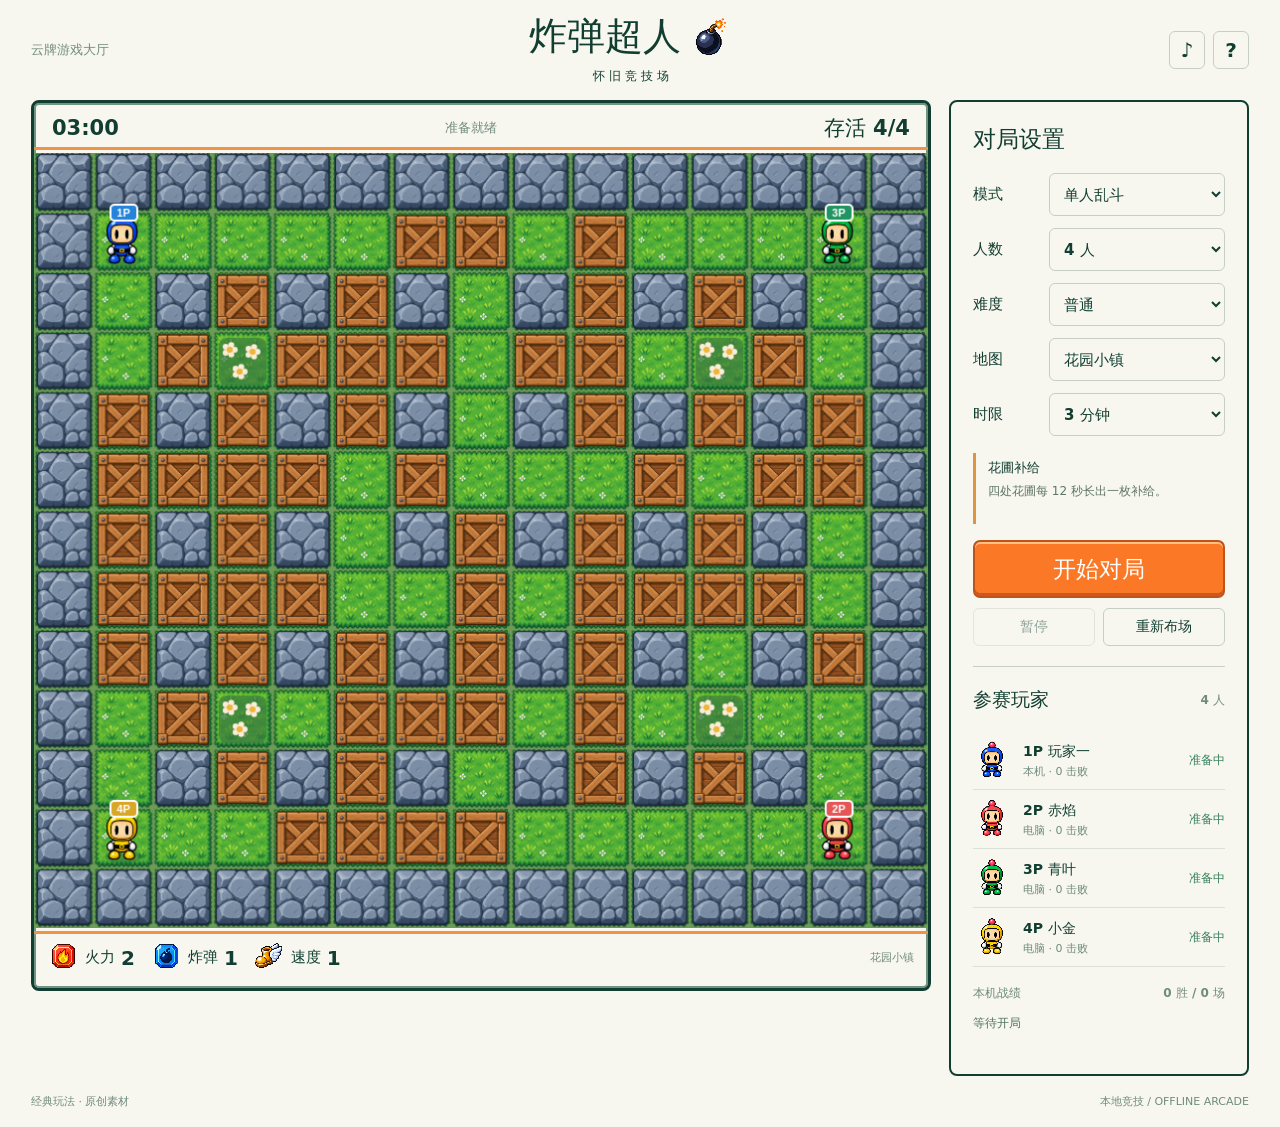
==== bomb-superman/index.html @ 91d5be49 "Add Bomb Superman arena game" ====
<!doctype html>
<html lang="zh-CN">
<head><meta charset="utf-8"><meta name="viewport" content="width=device-width,initial-scale=1,viewport-fit=cover"><meta name="theme-color" content="#164b3c"><title>炸弹超人 · 怀旧竞技场</title><link rel="stylesheet" href="style.css"></head>
<body>
<header class="masthead"><a class="back" href="../index.html">云牌游戏大厅</a><div><h1>炸弹超人<span class="bomb-mark" aria-hidden="true"></span></h1><p>怀 旧 竞 技 场</p></div><div class="tools"><button id="sound" class="icon" title="音效" aria-label="开启音效">♪</button><button id="help" class="icon" title="操作与道具" aria-label="操作与道具">?</button></div></header>
<main>
<section class="arena" aria-label="游戏竞技场">
<div class="hud"><strong id="timer">03:00</strong><span id="phase">准备就绪</span><strong id="alive">存活 4/4</strong></div>
<div class="field"><canvas id="game" width="900" height="780" tabindex="0" aria-label="炸弹超人游戏棋盘"></canvas><div id="overlay" class="overlay" hidden><div><p id="resultTag">本局结束</p><h2 id="resultTitle"></h2><p id="resultNote"></p><button id="again" class="primary">再来一局</button></div></div></div>
<div class="inventory"><span><i class="item-sprite fire"></i>火力 <b id="power">2</b></span><span><i class="item-sprite bomb"></i>炸弹 <b id="capacity">1</b></span><span><i class="item-sprite boot"></i>速度 <b id="speed">1</b></span><img id="punchBadge" class="skill-badge" src="assets/punch.svg" alt="拳击手套" title="拳击手套已获得" hidden><img id="gloveBadge" class="skill-badge" src="assets/glove.svg" alt="手持手套" title="手持手套已获得" hidden><small id="abilities">花园小镇</small></div>
<div class="touch-controls" aria-label="触屏控制"><div class="dpad"><button data-dir="up" aria-label="向上">▲</button><button data-dir="left" aria-label="向左">◀</button><button data-dir="down" aria-label="向下">▼</button><button data-dir="right" aria-label="向右">▶</button></div><div class="touch-actions"><button id="touchAction" aria-label="使用技能">技能</button><button id="touchBomb" aria-label="放置炸弹">放弹</button></div></div>
</section>
<aside><h2>对局设置</h2><fieldset id="settings"><label>模式<select id="mode"><option value="solo">单人乱斗</option><option value="duo">本地双人</option><option value="team">双人组队</option></select></label><label>人数<select id="count"><option value="4">4 人</option><option value="6">6 人</option><option value="8">8 人</option><option value="2">2 人</option></select></label><label>难度<select id="difficulty"><option value="easy">休闲</option><option value="normal" selected>普通</option><option value="hard">高手</option></select></label><label>地图<select id="map"><option value="garden">花园小镇</option><option value="ice">冰晶广场</option><option value="cross">十字街区</option></select></label><label>时限<select id="duration"><option value="120">2 分钟</option><option value="180" selected>3 分钟</option><option value="300">5 分钟</option></select></label></fieldset>
<div class="map-info"><strong id="mapTag">花圃补给</strong><p id="mapDescription">四处花圃每 12 秒长出一枚补给。</p></div>
<button id="start" class="primary">开始对局</button><div class="round-tools"><button id="pause" disabled>暂停</button><button id="reset">重新布场</button></div>
<h2 class="roster-heading">参赛玩家 <span id="rosterCount">4 人</span></h2><div id="roster"></div><div class="record"><span>本机战绩</span><strong id="record">0 胜 / 0 场</strong></div><p id="notice" role="status" aria-live="polite">等待开局</p>
</aside>
</main>
<footer><span>经典玩法 · 原创素材</span><span>本地竞技 / OFFLINE ARCADE</span></footer>
<dialog id="guide"><button id="closeHelp" class="close" aria-label="关闭">×</button><h2>操作与道具</h2><div class="guide-columns"><section><h3>键盘操作</h3><p>玩家一：方向键移动，Z / 空格放弹，A 使用技能。</p><p>玩家二：WASD 移动，F 放弹，G 使用技能。双人时玩家一用右 Shift 使用技能。</p><p>P / Esc 暂停。手机使用屏幕方向键和放弹键。</p><h3>对局规则</h3><p>炸弹两秒引爆，火焰向四个方向扩散。石墙挡火，木箱可炸开，炸弹会连锁引爆。火焰同样会伤到自己与队友。</p><p>拾取道具增强能力，最后存活的玩家或队伍获胜。倒计时结束后，外圈每五秒石化一层。淘汰后可观战。</p><p>设置仅在开局前生效。本地双人共用键盘，没有网络联机。</p></section><section><h3>道具图鉴</h3><dl><dt class="glove-guide"><i class="item-sprite fire" aria-hidden="true"></i><i class="item-sprite bomb" aria-hidden="true"></i><i class="item-sprite boot" aria-hidden="true"></i>火焰 / 炸弹 / 加速</dt><dd>增加爆炸半径、同时放弹数量、移动速度。</dd><dt class="glove-guide"><i class="item-sprite kick" aria-hidden="true"></i>脚踢</dt><dd>走向炸弹将其踢开，技能键可停止滚动。</dd><dt class="glove-guide"><img src="assets/super-fire.svg" alt="" width="32" height="32">超级火焰</dt><dd>火力覆盖整条直线，仍被障碍阻挡。</dd><dt class="glove-guide"><img src="assets/remote.svg" alt="" width="32" height="32">遥控</dt><dd>下一枚炸弹等待技能键引爆，可被火焰提前引爆。</dd><dt class="glove-guide"><img src="assets/glove.svg" alt="" width="32" height="32"><img src="assets/punch.svg" alt="" width="32" height="32">手持手套 / 拳击手套</dt><dd>再次按放弹键可抛出脚下自己的炸弹；技能键可击飞前方炸弹。跨越三格，遇障碍继续寻找落点。</dd><dt class="glove-guide"><img src="assets/line.svg" alt="" width="32" height="32">串弹</dt><dd>连续两次按放弹键，向前放出剩余炸弹。</dd><dt class="glove-guide"><img src="assets/skull.svg" alt="" width="32" height="32"><img src="assets/curse.svg" alt="" width="32" height="32">骷髅 / 超级骷髅</dt><dd>15 秒减速、弱火或禁弹；超级骷髅同时施加三种状态。</dd></dl></section></div></dialog>
<script src="vendor/rot.js"></script><script src="maps.js"></script><script src="game.js"></script><script src="app.js"></script>
</body></html>
---- bomb-superman/style.css ----
:root{color-scheme:light;--ink:#123e32;--paper:#f7f7ef;--line:#c6cfc5;--accent:#fb7926;--muted:#718b7e;font-family:"PingFang SC","Microsoft YaHei",system-ui,sans-serif;color:var(--ink);background:var(--paper);font-synthesis:none;letter-spacing:0}*{box-sizing:border-box}body{margin:0;padding:0 28px}button,select{font:inherit;color:inherit}button,a,select{-webkit-tap-highlight-color:transparent}button{cursor:pointer;touch-action:manipulation}button:focus-visible,a:focus-visible,select:focus-visible,canvas:focus-visible{outline:3px solid #ef9447;outline-offset:3px}button:disabled{opacity:.45;cursor:default}button{border:1px solid var(--line);border-radius:6px;background:transparent;font-size:14px;font-weight:700;min-height:38px}button:hover:not(:disabled){filter:brightness(.96)}.masthead{height:100px;max-width:1440px;margin:auto;display:flex;align-items:center;justify-content:space-between}.masthead>div:nth-child(2){text-align:center}.masthead h1{font-size:38px;line-height:1.1;margin:0;font-weight:950;display:flex;align-items:center;gap:8px}.masthead p{font-size:12px;margin:9px 0 0;font-weight:700}.back{font-size:13px;color:var(--muted);text-decoration:none}.tools{display:flex;gap:8px;width:96px;justify-content:flex-end}.icon{width:36px;font-size:20px}.bomb-mark{display:block;width:44px;height:44px;background:url(assets/sprites.png) 66.666% 33.333%/400% 400%;image-rendering:pixelated}main{max-width:1440px;margin:auto;display:grid;grid-template-columns:minmax(0,1fr) 300px;align-items:start;gap:18px}.arena{border:3px solid var(--ink);border-radius:8px;overflow:hidden;box-shadow:inset 0 0 0 2px #739384}.hud{height:50px;padding:0 18px;display:flex;align-items:center;justify-content:space-between}.hud strong{font-size:21px;font-variant-numeric:tabular-nums}.hud #phase{font-size:13px;color:var(--muted)}.field{position:relative;background:#689351;line-height:0}canvas{width:100%;height:auto;display:block;aspect-ratio:15/13;image-rendering:pixelated;touch-action:none;outline:none}.overlay{position:absolute;inset:0;display:grid;place-items:center;background:#102f26b3;line-height:1.5;text-align:center;backdrop-filter:blur(3px)}[hidden]{display:none!important}.overlay>div{padding:28px;max-width:90%;color:#fff}.overlay h2{font-size:38px;margin:8px 0}.overlay p{font-size:15px}.overlay .primary{min-width:190px;margin-top:18px}.inventory{min-height:60px;display:flex;align-items:center;padding:6px 14px;gap:20px}.inventory>span{display:flex;align-items:center;gap:6px;font-size:15px;white-space:nowrap}.inventory b{font-size:20px}.inventory small{margin-left:auto;font-size:11px;color:var(--muted);max-width:180px;line-height:1.6}.item-sprite{display:inline-block;width:31px;height:31px;background:url(assets/sprites.png);background-size:400% 400%;image-rendering:pixelated}.fire{background-position:0 100%}.bomb{background-position:33.333% 100%}.boot{background-position:66.666% 100%}aside{border:2px solid var(--ink);border-radius:8px;padding:22px}h2{font-size:23px;margin:0 0 18px}fieldset{border:0;padding:0;margin:0}fieldset label{display:flex;align-items:center;justify-content:space-between;font-size:15px;font-weight:700;gap:15px;margin-bottom:12px}select{width:176px;max-width:75%;height:43px;border:1px solid var(--line);border-radius:6px;background:transparent;padding:0 10px;font-size:15px;font-weight:650}.primary{width:100%;min-height:58px;background:var(--accent);border:2px solid #bd541b;box-shadow:inset 0 2px #ffc185,inset 0 -3px #cf571d;color:#fff;font-size:23px;font-weight:850;border-radius:7px}.round-tools{display:flex;gap:8px;margin:10px 0 20px}.round-tools button{flex:1}.roster-heading{border-top:1px solid var(--line);padding-top:20px;display:flex;justify-content:space-between;align-items:center;font-size:19px}.roster-heading span{font-size:12px;color:var(--muted)}.player-row{display:flex;align-items:center;gap:10px;padding:9px 0;border-bottom:1px solid #dbe1d7}.portrait{width:40px;height:40px;background:url(assets/sprites.png);background-size:400% 400%;image-rendering:pixelated}.player-row strong{font-size:14px}.player-row small{display:block;font-size:11px;color:var(--muted);margin-top:3px}.player-row .status{margin-left:auto;font-size:12px;color:#38805a}.player-row.out{opacity:.4}.record{display:flex;justify-content:space-between;font-size:12px;margin-top:18px;color:var(--muted)}#notice{font-size:12px;line-height:1.6;min-height:38px;color:#52735f;margin:12px 0 0}footer{max-width:1440px;margin:18px auto;display:flex;justify-content:space-between;font-size:11px;color:var(--muted)}dialog{border:2px solid var(--ink);border-radius:8px;background:var(--paper);color:var(--ink);max-width:760px;width:calc(100% - 30px);max-height:85vh;padding:28px}dialog::backdrop{background:#12372bcc;backdrop-filter:blur(4px)}.close{float:right;width:36px;font-size:24px}.guide-columns{display:grid;grid-template-columns:1fr 1fr;gap:30px}.guide-columns h3{font-size:16px}.guide-columns p,.guide-columns dd{font-size:13px;line-height:1.8;color:#536c60}.guide-columns dt{font-size:13px;font-weight:750;margin-top:13px}.guide-columns dd{margin:4px 0}.touch-controls{display:none}.dpad{display:grid;grid-template-columns:42px 42px 42px;grid-template-rows:36px 36px;gap:4px}.dpad button:first-child{grid-column:2}.dpad button:nth-child(2){grid-column:1}.dpad button{min-height:36px;touch-action:none;user-select:none}.touch-actions{display:flex;gap:10px;align-items:center}.touch-actions button{width:56px;height:56px;border-radius:50%;touch-action:none;user-select:none}.touch-actions button:last-child{background:var(--accent);color:white;border-color:#c36126} @media(min-width:1150px){main{grid-template-columns:minmax(0,900px) 300px;justify-content:center}.masthead,footer{max-width:1218px}}@media(max-width:850px){body{padding:0 14px}.masthead{height:84px}.masthead h1{font-size:30px}main{grid-template-columns:minmax(0,1fr) 250px;gap:12px}aside{padding:16px}select{width:145px}.inventory{gap:12px}.inventory small{display:none}.hud{padding:0 10px}.hud strong{font-size:17px}.hud #phase{font-size:11px}}@media(max-width:680px){body{padding:0 10px}.masthead{height:78px}.masthead h1{font-size:27px}.masthead p{font-size:10px;margin-top:5px}.back{font-size:11px;max-width:50px;line-height:1.5}.tools{width:70px;gap:5px}.icon{width:30px;min-height:32px}.bomb-mark{width:32px;height:32px}main{grid-template-columns:1fr;gap:15px}.arena{border-width:2px}.hud{height:40px}.inventory{min-height:48px;justify-content:space-around;padding:3px 8px}.inventory>span{font-size:13px}.inventory b{font-size:17px}.item-sprite{width:25px;height:25px}.touch-controls{display:flex;justify-content:space-between;padding:10px 18px;border-top:1px solid var(--line);gap:16px}aside{padding:18px}fieldset{display:grid;grid-template-columns:1fr 1fr;gap:10px 18px}fieldset label{margin:0;font-size:13px;gap:8px}select{height:39px;font-size:13px;width:120px}#start{margin-top:15px}#roster{display:grid;grid-template-columns:1fr 1fr;gap:0 14px}.roster-heading{margin-bottom:8px}.player-row{gap:6px}.player-row strong{font-size:12px}.portrait{width:34px;height:34px}.guide-columns{grid-template-columns:1fr;gap:5px}footer{font-size:9px}.overlay h2{font-size:28px}}@media(pointer:coarse) and (min-width:681px){.touch-controls{display:flex;justify-content:space-between;padding:12px 20px}}
/* Map rules and equipped hand-drawn gloves. */
.kick{background-position:100% 100%}
#game{image-rendering:auto}
.map-info{border-left:3px solid #df9442;padding:4px 0 4px 12px;margin:5px 0 16px}.map-info strong{font-size:13px}.map-info p{margin:5px 0 0;font-size:12px;line-height:1.6;color:#607667;min-height:38px}.skill-badge{width:30px;height:30px;object-fit:contain}.glove-guide{display:flex;align-items:center;gap:6px}canvas{image-rendering:auto}.inventory{flex-wrap:wrap;gap:10px 16px}@media(max-width:680px){.map-info{margin-top:16px}.skill-badge{width:25px;height:25px}.inventory{gap:6px 10px}.map-info p{min-height:0}}
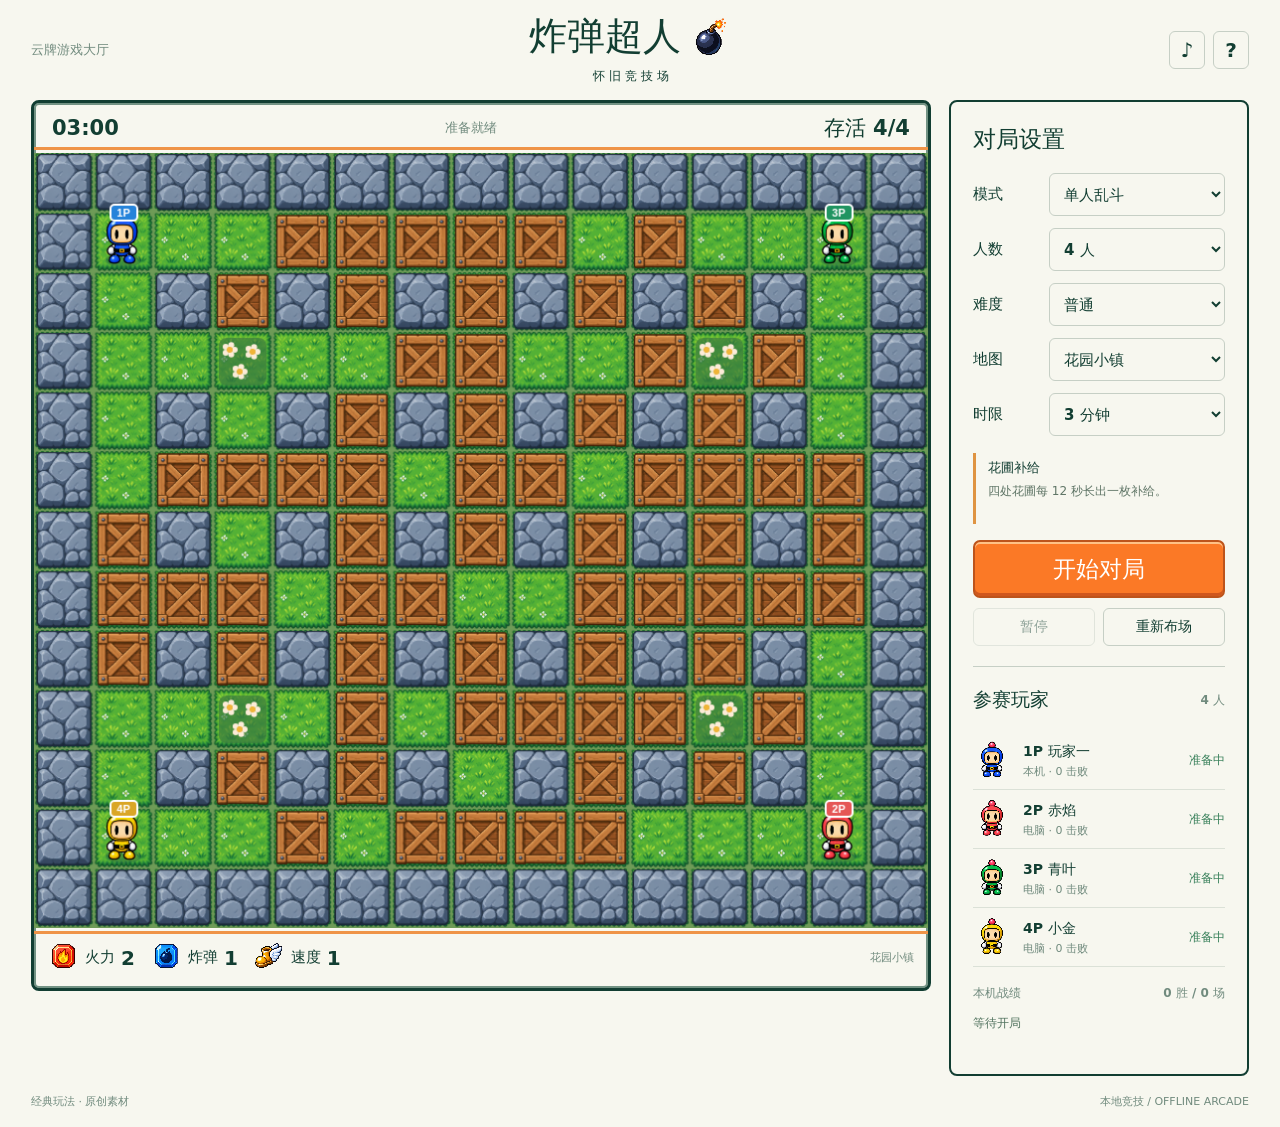
==== commit c9953c16: "Add one-minute mode and spiral petrification" ====
--- a/bomb-superman/index.html
+++ b/bomb-superman/index.html
@@ -10,13 +10,13 @@
 <div class="inventory"><span><i class="item-sprite fire"></i>火力 <b id="power">2</b></span><span><i class="item-sprite bomb"></i>炸弹 <b id="capacity">1</b></span><span><i class="item-sprite boot"></i>速度 <b id="speed">1</b></span><img id="punchBadge" class="skill-badge" src="assets/punch.svg" alt="拳击手套" title="拳击手套已获得" hidden><img id="gloveBadge" class="skill-badge" src="assets/glove.svg" alt="手持手套" title="手持手套已获得" hidden><small id="abilities">花园小镇</small></div>
 <div class="touch-controls" aria-label="触屏控制"><div class="dpad"><button data-dir="up" aria-label="向上">▲</button><button data-dir="left" aria-label="向左">◀</button><button data-dir="down" aria-label="向下">▼</button><button data-dir="right" aria-label="向右">▶</button></div><div class="touch-actions"><button id="touchAction" aria-label="使用技能">技能</button><button id="touchBomb" aria-label="放置炸弹">放弹</button></div></div>
 </section>
-<aside><h2>对局设置</h2><fieldset id="settings"><label>模式<select id="mode"><option value="solo">单人乱斗</option><option value="duo">本地双人</option><option value="team">双人组队</option></select></label><label>人数<select id="count"><option value="4">4 人</option><option value="6">6 人</option><option value="8">8 人</option><option value="2">2 人</option></select></label><label>难度<select id="difficulty"><option value="easy">休闲</option><option value="normal" selected>普通</option><option value="hard">高手</option></select></label><label>地图<select id="map"><option value="garden">花园小镇</option><option value="ice">冰晶广场</option><option value="cross">十字街区</option></select></label><label>时限<select id="duration"><option value="120">2 分钟</option><option value="180" selected>3 分钟</option><option value="300">5 分钟</option></select></label></fieldset>
+<aside><h2>对局设置</h2><fieldset id="settings"><label>模式<select id="mode"><option value="solo">单人乱斗</option><option value="duo">本地双人</option><option value="team">双人组队</option></select></label><label>人数<select id="count"><option value="4">4 人</option><option value="6">6 人</option><option value="8">8 人</option><option value="2">2 人</option></select></label><label>难度<select id="difficulty"><option value="easy">休闲</option><option value="normal" selected>普通</option><option value="hard">高手</option></select></label><label>地图<select id="map"><option value="garden">花园小镇</option><option value="ice">冰晶广场</option><option value="cross">十字街区</option></select></label><label>时限<select id="duration"><option value="60">1 分钟</option><option value="120">2 分钟</option><option value="180" selected>3 分钟</option><option value="300">5 分钟</option></select></label></fieldset>
 <div class="map-info"><strong id="mapTag">花圃补给</strong><p id="mapDescription">四处花圃每 12 秒长出一枚补给。</p></div>
 <button id="start" class="primary">开始对局</button><div class="round-tools"><button id="pause" disabled>暂停</button><button id="reset">重新布场</button></div>
 <h2 class="roster-heading">参赛玩家 <span id="rosterCount">4 人</span></h2><div id="roster"></div><div class="record"><span>本机战绩</span><strong id="record">0 胜 / 0 场</strong></div><p id="notice" role="status" aria-live="polite">等待开局</p>
 </aside>
 </main>
 <footer><span>经典玩法 · 原创素材</span><span>本地竞技 / OFFLINE ARCADE</span></footer>
-<dialog id="guide"><button id="closeHelp" class="close" aria-label="关闭">×</button><h2>操作与道具</h2><div class="guide-columns"><section><h3>键盘操作</h3><p>玩家一：方向键移动，Z / 空格放弹，A 使用技能。</p><p>玩家二：WASD 移动，F 放弹，G 使用技能。双人时玩家一用右 Shift 使用技能。</p><p>P / Esc 暂停。手机使用屏幕方向键和放弹键。</p><h3>对局规则</h3><p>炸弹两秒引爆，火焰向四个方向扩散。石墙挡火，木箱可炸开，炸弹会连锁引爆。火焰同样会伤到自己与队友。</p><p>拾取道具增强能力，最后存活的玩家或队伍获胜。倒计时结束后，外圈每五秒石化一层。淘汰后可观战。</p><p>设置仅在开局前生效。本地双人共用键盘，没有网络联机。</p></section><section><h3>道具图鉴</h3><dl><dt class="glove-guide"><i class="item-sprite fire" aria-hidden="true"></i><i class="item-sprite bomb" aria-hidden="true"></i><i class="item-sprite boot" aria-hidden="true"></i>火焰 / 炸弹 / 加速</dt><dd>增加爆炸半径、同时放弹数量、移动速度。</dd><dt class="glove-guide"><i class="item-sprite kick" aria-hidden="true"></i>脚踢</dt><dd>走向炸弹将其踢开，技能键可停止滚动。</dd><dt class="glove-guide"><img src="assets/super-fire.svg" alt="" width="32" height="32">超级火焰</dt><dd>火力覆盖整条直线，仍被障碍阻挡。</dd><dt class="glove-guide"><img src="assets/remote.svg" alt="" width="32" height="32">遥控</dt><dd>下一枚炸弹等待技能键引爆，可被火焰提前引爆。</dd><dt class="glove-guide"><img src="assets/glove.svg" alt="" width="32" height="32"><img src="assets/punch.svg" alt="" width="32" height="32">手持手套 / 拳击手套</dt><dd>再次按放弹键可抛出脚下自己的炸弹；技能键可击飞前方炸弹。跨越三格，遇障碍继续寻找落点。</dd><dt class="glove-guide"><img src="assets/line.svg" alt="" width="32" height="32">串弹</dt><dd>连续两次按放弹键，向前放出剩余炸弹。</dd><dt class="glove-guide"><img src="assets/skull.svg" alt="" width="32" height="32"><img src="assets/curse.svg" alt="" width="32" height="32">骷髅 / 超级骷髅</dt><dd>15 秒减速、弱火或禁弹；超级骷髅同时施加三种状态。</dd></dl></section></div></dialog>
+<dialog id="guide"><button id="closeHelp" class="close" aria-label="关闭">×</button><h2>操作与道具</h2><div class="guide-columns"><section><h3>键盘操作</h3><p>玩家一：方向键移动，Z / 空格放弹，A 使用技能。</p><p>玩家二：WASD 移动，F 放弹，G 使用技能。双人时玩家一用右 Shift 使用技能。</p><p>P / Esc 暂停。手机使用屏幕方向键和放弹键。</p><h3>对局规则</h3><p>炸弹两秒引爆，火焰向四个方向扩散。石墙挡火，木箱可炸开，炸弹会连锁引爆。火焰同样会伤到自己与队友。</p><p>拾取道具增强能力，最后存活的玩家或队伍获胜。倒计时结束后，石墙从外圈开始顺时针逐格向中心推进。淘汰后可观战。</p><p>设置仅在开局前生效。本地双人共用键盘，没有网络联机。</p></section><section><h3>道具图鉴</h3><dl><dt class="glove-guide"><i class="item-sprite fire" aria-hidden="true"></i><i class="item-sprite bomb" aria-hidden="true"></i><i class="item-sprite boot" aria-hidden="true"></i>火焰 / 炸弹 / 加速</dt><dd>增加爆炸半径、同时放弹数量、移动速度。</dd><dt class="glove-guide"><i class="item-sprite kick" aria-hidden="true"></i>脚踢</dt><dd>走向炸弹将其踢开，技能键可停止滚动。</dd><dt class="glove-guide"><img src="assets/super-fire.svg" alt="" width="32" height="32">超级火焰</dt><dd>火力覆盖整条直线，仍被障碍阻挡。</dd><dt class="glove-guide"><img src="assets/remote.svg" alt="" width="32" height="32">遥控</dt><dd>下一枚炸弹等待技能键引爆，可被火焰提前引爆。</dd><dt class="glove-guide"><img src="assets/glove.svg" alt="" width="32" height="32"><img src="assets/punch.svg" alt="" width="32" height="32">手持手套 / 拳击手套</dt><dd>再次按放弹键可抛出脚下自己的炸弹；技能键可击飞前方炸弹。跨越三格，遇障碍继续寻找落点。</dd><dt class="glove-guide"><img src="assets/line.svg" alt="" width="32" height="32">串弹</dt><dd>连续两次按放弹键，向前放出剩余炸弹。</dd><dt class="glove-guide"><img src="assets/skull.svg" alt="" width="32" height="32"><img src="assets/curse.svg" alt="" width="32" height="32">骷髅 / 超级骷髅</dt><dd>15 秒减速、弱火或禁弹；超级骷髅同时施加三种状态。</dd></dl></section></div></dialog>
 <script src="vendor/rot.js"></script><script src="maps.js"></script><script src="game.js"></script><script src="app.js"></script>
 </body></html>
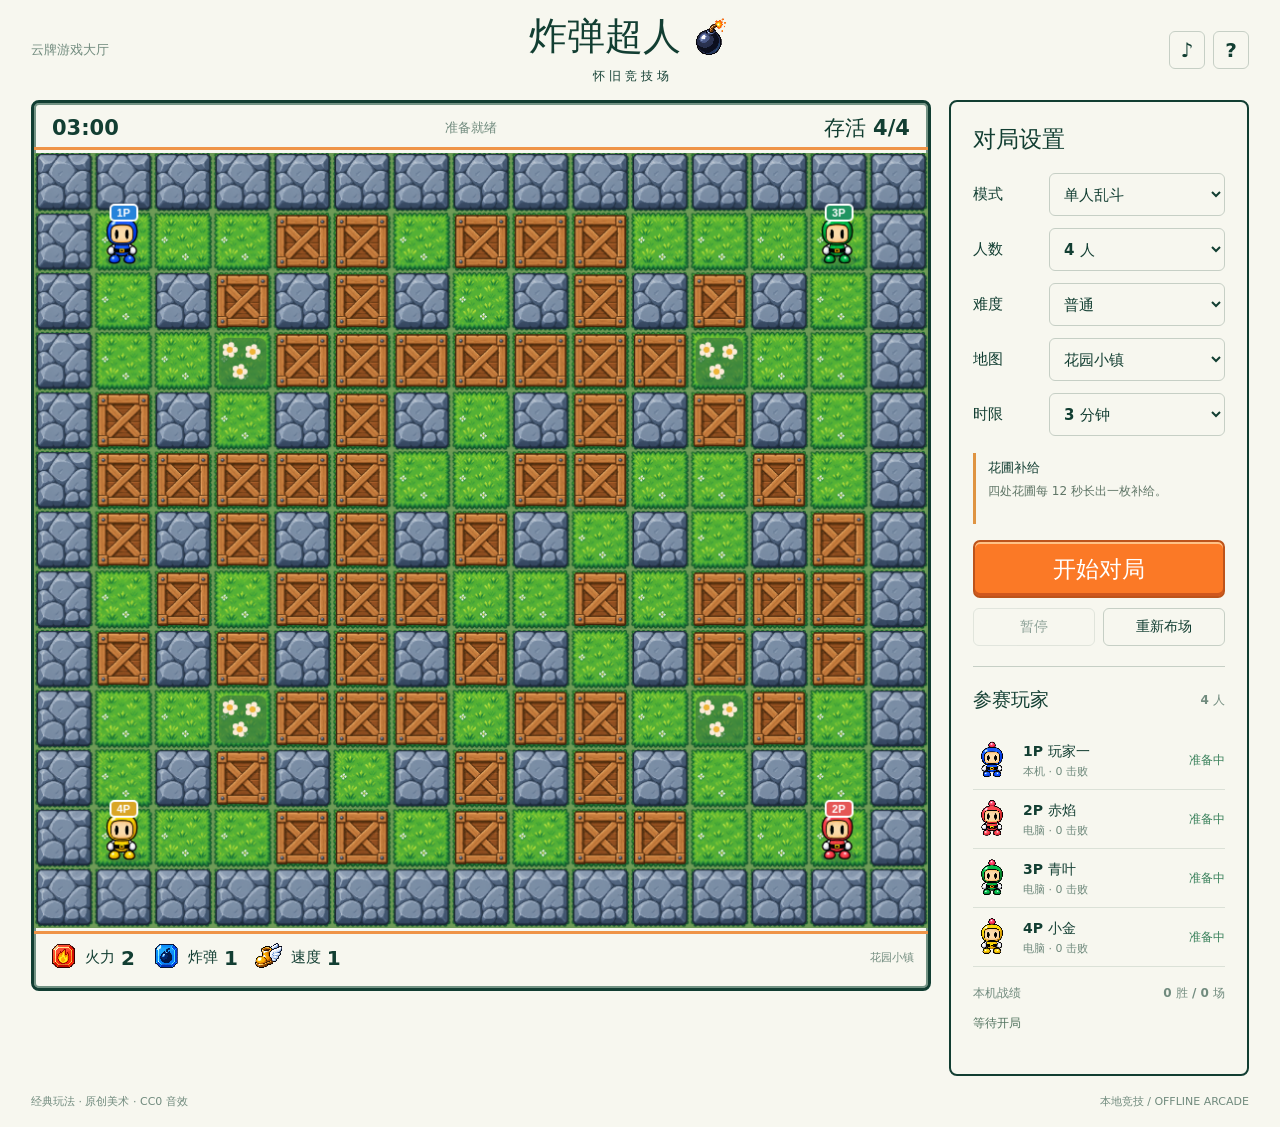
==== commit eb9d5929: "Improve mobile controls and game feedback" ====
--- a/bomb-superman/index.html
+++ b/bomb-superman/index.html
@@ -8,7 +8,7 @@
 <div class="hud"><strong id="timer">03:00</strong><span id="phase">准备就绪</span><strong id="alive">存活 4/4</strong></div>
 <div class="field"><canvas id="game" width="900" height="780" tabindex="0" aria-label="炸弹超人游戏棋盘"></canvas><div id="overlay" class="overlay" hidden><div><p id="resultTag">本局结束</p><h2 id="resultTitle"></h2><p id="resultNote"></p><button id="again" class="primary">再来一局</button></div></div></div>
 <div class="inventory"><span><i class="item-sprite fire"></i>火力 <b id="power">2</b></span><span><i class="item-sprite bomb"></i>炸弹 <b id="capacity">1</b></span><span><i class="item-sprite boot"></i>速度 <b id="speed">1</b></span><img id="punchBadge" class="skill-badge" src="assets/punch.svg" alt="拳击手套" title="拳击手套已获得" hidden><img id="gloveBadge" class="skill-badge" src="assets/glove.svg" alt="手持手套" title="手持手套已获得" hidden><small id="abilities">花园小镇</small></div>
-<div class="touch-controls" aria-label="触屏控制"><div class="dpad"><button data-dir="up" aria-label="向上">▲</button><button data-dir="left" aria-label="向左">◀</button><button data-dir="down" aria-label="向下">▼</button><button data-dir="right" aria-label="向右">▶</button></div><div class="touch-actions"><button id="touchAction" aria-label="使用技能">技能</button><button id="touchBomb" aria-label="放置炸弹">放弹</button></div></div>
+<div id="touch-controls" class="touch-controls" aria-label="触屏控制"><div id="joystick" class="joystick" role="group" aria-label="移动摇杆"><span id="joystickKnob" aria-hidden="true"></span></div><div class="touch-actions"><button id="touchAction" aria-label="使用技能">技能</button><button id="touchBomb" aria-label="放置炸弹">放弹</button></div></div>
 </section>
 <aside><h2>对局设置</h2><fieldset id="settings"><label>模式<select id="mode"><option value="solo">单人乱斗</option><option value="duo">本地双人</option><option value="team">双人组队</option></select></label><label>人数<select id="count"><option value="4">4 人</option><option value="6">6 人</option><option value="8">8 人</option><option value="2">2 人</option></select></label><label>难度<select id="difficulty"><option value="easy">休闲</option><option value="normal" selected>普通</option><option value="hard">高手</option></select></label><label>地图<select id="map"><option value="garden">花园小镇</option><option value="ice">冰晶广场</option><option value="cross">十字街区</option></select></label><label>时限<select id="duration"><option value="60">1 分钟</option><option value="120">2 分钟</option><option value="180" selected>3 分钟</option><option value="300">5 分钟</option></select></label></fieldset>
 <div class="map-info"><strong id="mapTag">花圃补给</strong><p id="mapDescription">四处花圃每 12 秒长出一枚补给。</p></div>
@@ -16,7 +16,7 @@
 <h2 class="roster-heading">参赛玩家 <span id="rosterCount">4 人</span></h2><div id="roster"></div><div class="record"><span>本机战绩</span><strong id="record">0 胜 / 0 场</strong></div><p id="notice" role="status" aria-live="polite">等待开局</p>
 </aside>
 </main>
-<footer><span>经典玩法 · 原创素材</span><span>本地竞技 / OFFLINE ARCADE</span></footer>
+<footer><span>经典玩法 · 原创美术 · CC0 音效</span><span>本地竞技 / OFFLINE ARCADE</span></footer>
 <dialog id="guide"><button id="closeHelp" class="close" aria-label="关闭">×</button><h2>操作与道具</h2><div class="guide-columns"><section><h3>键盘操作</h3><p>玩家一：方向键移动，Z / 空格放弹，A 使用技能。</p><p>玩家二：WASD 移动，F 放弹，G 使用技能。双人时玩家一用右 Shift 使用技能。</p><p>P / Esc 暂停。手机使用屏幕方向键和放弹键。</p><h3>对局规则</h3><p>炸弹两秒引爆，火焰向四个方向扩散。石墙挡火，木箱可炸开，炸弹会连锁引爆。火焰同样会伤到自己与队友。</p><p>拾取道具增强能力，最后存活的玩家或队伍获胜。倒计时结束后，石墙从外圈开始顺时针逐格向中心推进。淘汰后可观战。</p><p>设置仅在开局前生效。本地双人共用键盘，没有网络联机。</p></section><section><h3>道具图鉴</h3><dl><dt class="glove-guide"><i class="item-sprite fire" aria-hidden="true"></i><i class="item-sprite bomb" aria-hidden="true"></i><i class="item-sprite boot" aria-hidden="true"></i>火焰 / 炸弹 / 加速</dt><dd>增加爆炸半径、同时放弹数量、移动速度。</dd><dt class="glove-guide"><i class="item-sprite kick" aria-hidden="true"></i>脚踢</dt><dd>走向炸弹将其踢开，技能键可停止滚动。</dd><dt class="glove-guide"><img src="assets/super-fire.svg" alt="" width="32" height="32">超级火焰</dt><dd>火力覆盖整条直线，仍被障碍阻挡。</dd><dt class="glove-guide"><img src="assets/remote.svg" alt="" width="32" height="32">遥控</dt><dd>下一枚炸弹等待技能键引爆，可被火焰提前引爆。</dd><dt class="glove-guide"><img src="assets/glove.svg" alt="" width="32" height="32"><img src="assets/punch.svg" alt="" width="32" height="32">手持手套 / 拳击手套</dt><dd>再次按放弹键可抛出脚下自己的炸弹；技能键可击飞前方炸弹。跨越三格，遇障碍继续寻找落点。</dd><dt class="glove-guide"><img src="assets/line.svg" alt="" width="32" height="32">串弹</dt><dd>连续两次按放弹键，向前放出剩余炸弹。</dd><dt class="glove-guide"><img src="assets/skull.svg" alt="" width="32" height="32"><img src="assets/curse.svg" alt="" width="32" height="32">骷髅 / 超级骷髅</dt><dd>15 秒减速、弱火或禁弹；超级骷髅同时施加三种状态。</dd></dl></section></div></dialog>
 <script src="vendor/rot.js"></script><script src="maps.js"></script><script src="game.js"></script><script src="app.js"></script>
 </body></html>
--- a/bomb-superman/style.css
+++ b/bomb-superman/style.css
@@ -3,3 +3,6 @@
 .kick{background-position:100% 100%}
 #game{image-rendering:auto}
 .map-info{border-left:3px solid #df9442;padding:4px 0 4px 12px;margin:5px 0 16px}.map-info strong{font-size:13px}.map-info p{margin:5px 0 0;font-size:12px;line-height:1.6;color:#607667;min-height:38px}.skill-badge{width:30px;height:30px;object-fit:contain}.glove-guide{display:flex;align-items:center;gap:6px}canvas{image-rendering:auto}.inventory{flex-wrap:wrap;gap:10px 16px}@media(max-width:680px){.map-info{margin-top:16px}.skill-badge{width:25px;height:25px}.inventory{gap:6px 10px}.map-info p{min-height:0}}
+
+/* Mobile joystick and larger in-guide item art. */
+.touch-controls{user-select:none;-webkit-user-select:none;-webkit-touch-callout:none}.joystick{position:relative;width:112px;height:112px;flex:0 0 112px;border:2px solid #54776b;border-radius:50%;background:radial-gradient(circle,#dce7dd 0 23%,#edf1e8 24% 47%,#c8d5cc 48% 50%,#edf1e8 51%);box-shadow:inset 0 2px 8px #4e6e6255;touch-action:none}.joystick:before,.joystick:after{content:"";position:absolute;background:#78928755;pointer-events:none}.joystick:before{width:2px;height:72%;left:calc(50% - 1px);top:14%}.joystick:after{height:2px;width:72%;top:calc(50% - 1px);left:14%}.joystick span{position:absolute;z-index:1;width:50px;height:50px;left:29px;top:29px;border-radius:50%;background:#194d3e;border:3px solid #f7f7ef;box-shadow:0 3px 7px #17382d66;transform:translate(0,0);pointer-events:none}.touch-actions{gap:12px}.touch-actions button{width:62px;height:62px;-webkit-touch-callout:none}.glove-guide .item-sprite,.glove-guide img{width:42px!important;height:42px!important;object-fit:contain}@media(max-width:680px){.touch-controls{align-items:center}.glove-guide .item-sprite,.glove-guide img{width:38px!important;height:38px!important}}@media(pointer:coarse) and (min-width:681px){.touch-controls{align-items:center}}
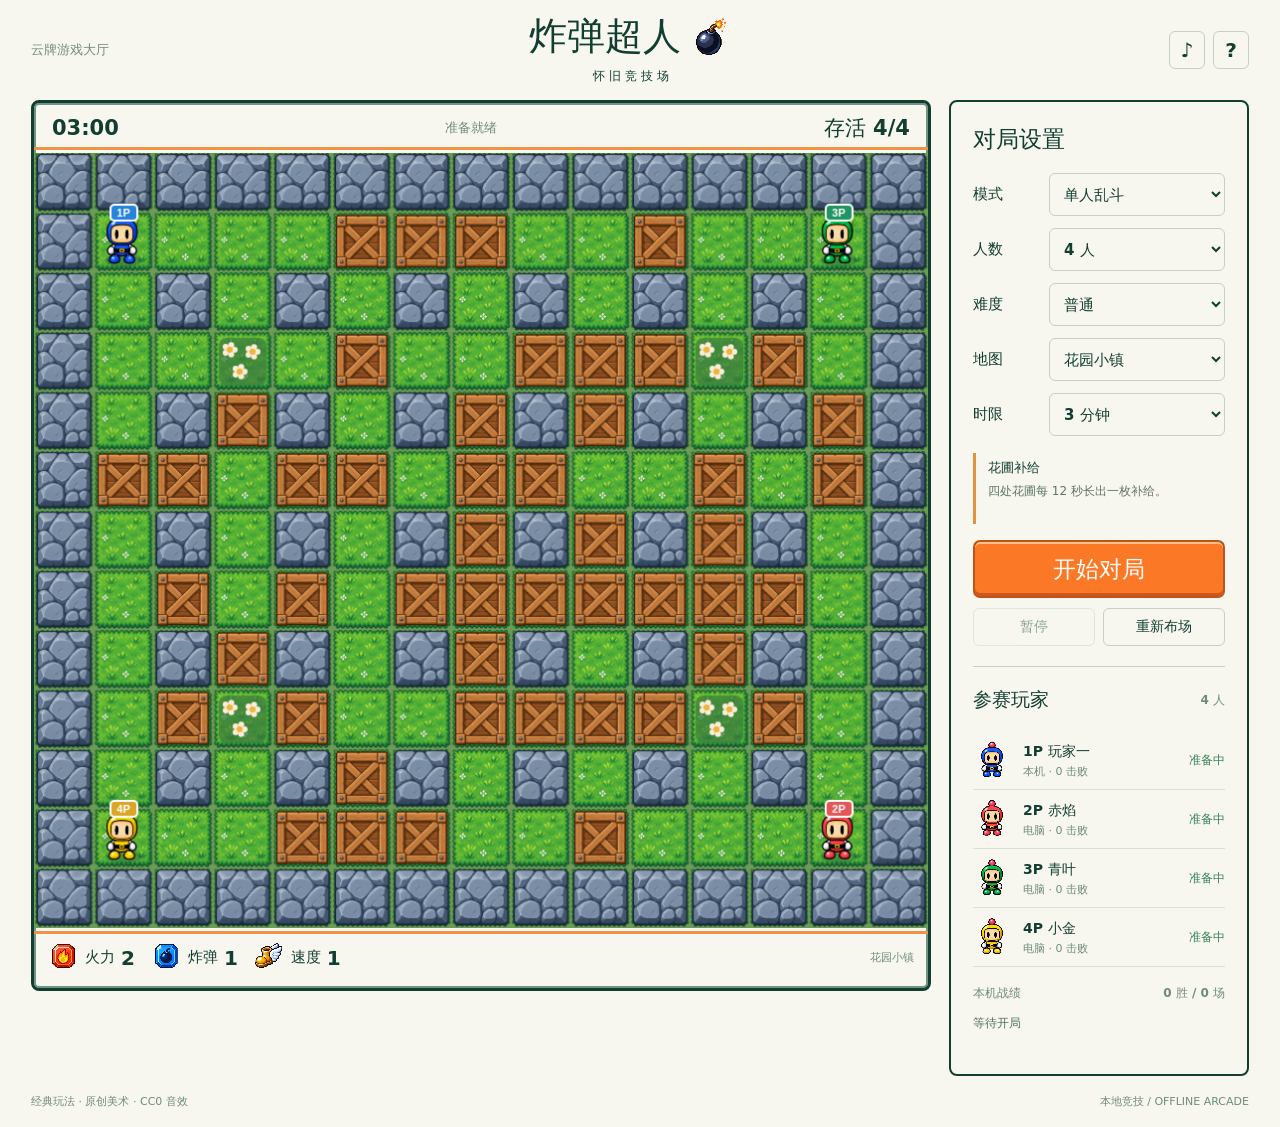
==== commit 5a676856: "Add exaggerated winner celebration animation" ====
--- a/bomb-superman/index.html
+++ b/bomb-superman/index.html
@@ -18,5 +18,5 @@
 </main>
 <footer><span>经典玩法 · 原创美术 · CC0 音效</span><span>本地竞技 / OFFLINE ARCADE</span></footer>
 <dialog id="guide"><button id="closeHelp" class="close" aria-label="关闭">×</button><h2>操作与道具</h2><div class="guide-columns"><section><h3>键盘操作</h3><p>玩家一：方向键移动，Z / 空格放弹，A 使用技能。</p><p>玩家二：WASD 移动，F 放弹，G 使用技能。双人时玩家一用右 Shift 使用技能。</p><p>P / Esc 暂停。手机使用屏幕方向键和放弹键。</p><h3>对局规则</h3><p>炸弹两秒引爆，火焰向四个方向扩散。石墙挡火，木箱可炸开，炸弹会连锁引爆。火焰同样会伤到自己与队友。</p><p>拾取道具增强能力，最后存活的玩家或队伍获胜。倒计时结束后，石墙从外圈开始顺时针逐格向中心推进。淘汰后可观战。</p><p>设置仅在开局前生效。本地双人共用键盘，没有网络联机。</p></section><section><h3>道具图鉴</h3><dl><dt class="glove-guide"><i class="item-sprite fire" aria-hidden="true"></i><i class="item-sprite bomb" aria-hidden="true"></i><i class="item-sprite boot" aria-hidden="true"></i>火焰 / 炸弹 / 加速</dt><dd>增加爆炸半径、同时放弹数量、移动速度。</dd><dt class="glove-guide"><i class="item-sprite kick" aria-hidden="true"></i>脚踢</dt><dd>走向炸弹将其踢开，技能键可停止滚动。</dd><dt class="glove-guide"><img src="assets/super-fire.svg" alt="" width="32" height="32">超级火焰</dt><dd>火力覆盖整条直线，仍被障碍阻挡。</dd><dt class="glove-guide"><img src="assets/remote.svg" alt="" width="32" height="32">遥控</dt><dd>下一枚炸弹等待技能键引爆，可被火焰提前引爆。</dd><dt class="glove-guide"><img src="assets/glove.svg" alt="" width="32" height="32"><img src="assets/punch.svg" alt="" width="32" height="32">手持手套 / 拳击手套</dt><dd>再次按放弹键可抛出脚下自己的炸弹；技能键可击飞前方炸弹。跨越三格，遇障碍继续寻找落点。</dd><dt class="glove-guide"><img src="assets/line.svg" alt="" width="32" height="32">串弹</dt><dd>连续两次按放弹键，向前放出剩余炸弹。</dd><dt class="glove-guide"><img src="assets/skull.svg" alt="" width="32" height="32"><img src="assets/curse.svg" alt="" width="32" height="32">骷髅 / 超级骷髅</dt><dd>15 秒减速、弱火或禁弹；超级骷髅同时施加三种状态。</dd></dl></section></div></dialog>
-<script src="vendor/rot.js"></script><script src="maps.js"></script><script src="game.js"></script><script src="app.js"></script>
+<script src="vendor/rot.js"></script><script src="maps.js"></script><script src="game.js"></script><script src="app.js?v=20261015-victory"></script>
 </body></html>
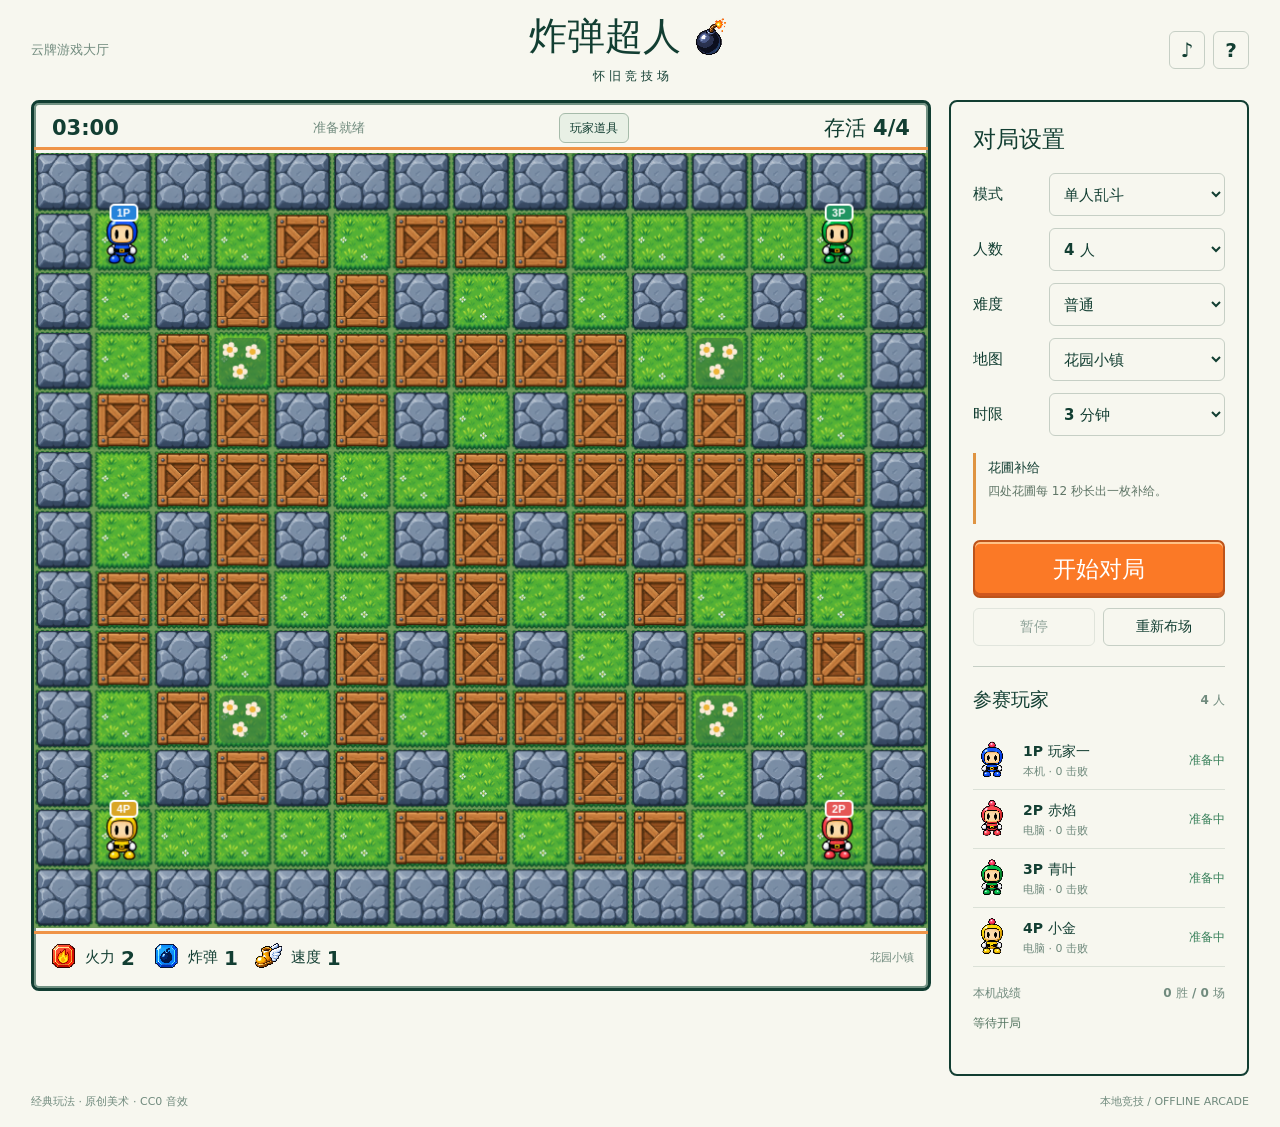
==== commit 87b8ee31: "Add player item overview dialog" ====
--- a/bomb-superman/index.html
+++ b/bomb-superman/index.html
@@ -5,7 +5,7 @@
 <header class="masthead"><a class="back" href="../index.html">云牌游戏大厅</a><div><h1>炸弹超人<span class="bomb-mark" aria-hidden="true"></span></h1><p>怀 旧 竞 技 场</p></div><div class="tools"><button id="sound" class="icon" title="音效" aria-label="开启音效">♪</button><button id="help" class="icon" title="操作与道具" aria-label="操作与道具">?</button></div></header>
 <main>
 <section class="arena" aria-label="游戏竞技场">
-<div class="hud"><strong id="timer">03:00</strong><span id="phase">准备就绪</span><strong id="alive">存活 4/4</strong></div>
+<div class="hud"><strong id="timer">03:00</strong><span id="phase">准备就绪</span><button id="showInventory" class="hud-inventory" type="button">玩家道具</button><strong id="alive">存活 4/4</strong></div>
 <div class="field"><canvas id="game" width="900" height="780" tabindex="0" aria-label="炸弹超人游戏棋盘"></canvas><div id="overlay" class="overlay" hidden><div><p id="resultTag">本局结束</p><h2 id="resultTitle"></h2><p id="resultNote"></p><button id="again" class="primary">再来一局</button></div></div></div>
 <div class="inventory"><span><i class="item-sprite fire"></i>火力 <b id="power">2</b></span><span><i class="item-sprite bomb"></i>炸弹 <b id="capacity">1</b></span><span><i class="item-sprite boot"></i>速度 <b id="speed">1</b></span><img id="punchBadge" class="skill-badge" src="assets/punch.svg" alt="拳击手套" title="拳击手套已获得" hidden><img id="gloveBadge" class="skill-badge" src="assets/glove.svg" alt="手持手套" title="手持手套已获得" hidden><small id="abilities">花园小镇</small></div>
 <div id="touch-controls" class="touch-controls" aria-label="触屏控制"><div id="joystick" class="joystick" role="group" aria-label="移动摇杆"><span id="joystickKnob" aria-hidden="true"></span></div><div class="touch-actions"><button id="touchAction" aria-label="使用技能">技能</button><button id="touchBomb" aria-label="放置炸弹">放弹</button></div></div>
@@ -18,5 +18,6 @@
 </main>
 <footer><span>经典玩法 · 原创美术 · CC0 音效</span><span>本地竞技 / OFFLINE ARCADE</span></footer>
 <dialog id="guide"><button id="closeHelp" class="close" aria-label="关闭">×</button><h2>操作与道具</h2><div class="guide-columns"><section><h3>键盘操作</h3><p>玩家一：方向键移动，Z / 空格放弹，A 使用技能。</p><p>玩家二：WASD 移动，F 放弹，G 使用技能。双人时玩家一用右 Shift 使用技能。</p><p>P / Esc 暂停。手机使用屏幕方向键和放弹键。</p><h3>对局规则</h3><p>炸弹两秒引爆，火焰向四个方向扩散。石墙挡火，木箱可炸开，炸弹会连锁引爆。火焰同样会伤到自己与队友。</p><p>拾取道具增强能力，最后存活的玩家或队伍获胜。倒计时结束后，石墙从外圈开始顺时针逐格向中心推进。淘汰后可观战。</p><p>设置仅在开局前生效。本地双人共用键盘，没有网络联机。</p></section><section><h3>道具图鉴</h3><dl><dt class="glove-guide"><i class="item-sprite fire" aria-hidden="true"></i><i class="item-sprite bomb" aria-hidden="true"></i><i class="item-sprite boot" aria-hidden="true"></i>火焰 / 炸弹 / 加速</dt><dd>增加爆炸半径、同时放弹数量、移动速度。</dd><dt class="glove-guide"><i class="item-sprite kick" aria-hidden="true"></i>脚踢</dt><dd>走向炸弹将其踢开，技能键可停止滚动。</dd><dt class="glove-guide"><img src="assets/super-fire.svg" alt="" width="32" height="32">超级火焰</dt><dd>火力覆盖整条直线，仍被障碍阻挡。</dd><dt class="glove-guide"><img src="assets/remote.svg" alt="" width="32" height="32">遥控</dt><dd>下一枚炸弹等待技能键引爆，可被火焰提前引爆。</dd><dt class="glove-guide"><img src="assets/glove.svg" alt="" width="32" height="32"><img src="assets/punch.svg" alt="" width="32" height="32">手持手套 / 拳击手套</dt><dd>再次按放弹键可抛出脚下自己的炸弹；技能键可击飞前方炸弹。跨越三格，遇障碍继续寻找落点。</dd><dt class="glove-guide"><img src="assets/line.svg" alt="" width="32" height="32">串弹</dt><dd>连续两次按放弹键，向前放出剩余炸弹。</dd><dt class="glove-guide"><img src="assets/skull.svg" alt="" width="32" height="32"><img src="assets/curse.svg" alt="" width="32" height="32">骷髅 / 超级骷髅</dt><dd>15 秒减速、弱火或禁弹；超级骷髅同时施加三种状态。</dd></dl></section></div></dialog>
-<script src="vendor/rot.js"></script><script src="maps.js"></script><script src="game.js"></script><script src="app.js?v=20261015-victory"></script>
+<dialog id="playerInventory" aria-labelledby="inventoryTitle"><button id="closeInventory" class="close" aria-label="关闭玩家道具窗口">×</button><h2 id="inventoryTitle">玩家道具</h2><div id="playerInventoryList" role="list"></div></dialog>
+<script src="vendor/rot.js"></script><script src="maps.js"></script><script src="game.js"></script><script src="app.js?v=20261015-player-items"></script>
 </body></html>
--- a/bomb-superman/style.css
+++ b/bomb-superman/style.css
@@ -6,3 +6,24 @@
 
 /* Mobile joystick and larger in-guide item art. */
 .touch-controls{user-select:none;-webkit-user-select:none;-webkit-touch-callout:none}.joystick{position:relative;width:112px;height:112px;flex:0 0 112px;border:2px solid #54776b;border-radius:50%;background:radial-gradient(circle,#dce7dd 0 23%,#edf1e8 24% 47%,#c8d5cc 48% 50%,#edf1e8 51%);box-shadow:inset 0 2px 8px #4e6e6255;touch-action:none}.joystick:before,.joystick:after{content:"";position:absolute;background:#78928755;pointer-events:none}.joystick:before{width:2px;height:72%;left:calc(50% - 1px);top:14%}.joystick:after{height:2px;width:72%;top:calc(50% - 1px);left:14%}.joystick span{position:absolute;z-index:1;width:50px;height:50px;left:29px;top:29px;border-radius:50%;background:#194d3e;border:3px solid #f7f7ef;box-shadow:0 3px 7px #17382d66;transform:translate(0,0);pointer-events:none}.touch-actions{gap:12px}.touch-actions button{width:62px;height:62px;-webkit-touch-callout:none}.glove-guide .item-sprite,.glove-guide img{width:42px!important;height:42px!important;object-fit:contain}@media(max-width:680px){.touch-controls{align-items:center}.glove-guide .item-sprite,.glove-guide img{width:38px!important;height:38px!important}}@media(pointer:coarse) and (min-width:681px){.touch-controls{align-items:center}}
+
+/* Compact player item window. */
+.hud-inventory{min-height:30px;padding:0 10px;font-size:12px;white-space:nowrap;border-color:#a6bbaa;background:#e8f0e5}
+#playerInventory{max-width:660px;padding:24px 26px}
+#playerInventory h2{font-size:22px;margin-bottom:14px}
+.loadout-row{display:grid;grid-template-columns:145px minmax(0,1fr);gap:5px 12px;padding:11px 0;border-top:1px solid var(--line)}
+.loadout-player{grid-row:span 2;display:flex;align-items:center;gap:9px;min-width:0}
+.loadout-player strong{font-size:13px;white-space:nowrap}
+.loadout-player small{margin-left:auto;color:var(--muted);font-size:11px}
+.loadout-player .portrait{flex:0 0 36px;width:36px;height:36px}
+.loadout-stats,.loadout-skills{display:flex;align-items:center;gap:7px;min-width:0}
+.loadout-stats{justify-content:space-between}
+.loadout-stat{display:flex;align-items:center;gap:4px;min-width:0;white-space:nowrap;font-size:11px}
+.loadout-stat .item-sprite{flex:0 0 24px;width:24px;height:24px}
+.loadout-stat span{display:flex;gap:3px;align-items:baseline}
+.loadout-stat b{font-size:15px;font-variant-numeric:tabular-nums}
+.loadout-skills{min-height:27px;flex-wrap:wrap}
+.loadout-skill{display:inline-flex;align-items:center;gap:3px;min-height:26px;font-size:11px}
+.loadout-skill img,.loadout-skill .item-sprite{width:26px;height:26px;object-fit:contain}
+.loadout-empty{font-size:11px;color:var(--muted)}
+@media(max-width:680px){main{grid-template-columns:minmax(0,1fr)}.arena,aside{min-width:0}fieldset{grid-template-columns:repeat(2,minmax(0,1fr))}fieldset label{flex-direction:column;align-items:stretch;gap:4px}fieldset select{width:100%;max-width:100%}.hud-inventory{min-height:27px;padding:0 5px;font-size:11px}.hud #phase{font-size:10px}#playerInventory{width:calc(100% - 22px);padding:20px 16px}.loadout-row{grid-template-columns:minmax(0,1fr);gap:7px}.loadout-player{grid-row:auto}.loadout-stats{gap:4px}.loadout-stat{font-size:10px}.loadout-stat .item-sprite{flex-basis:22px;width:22px;height:22px}.loadout-stat b{font-size:14px}}
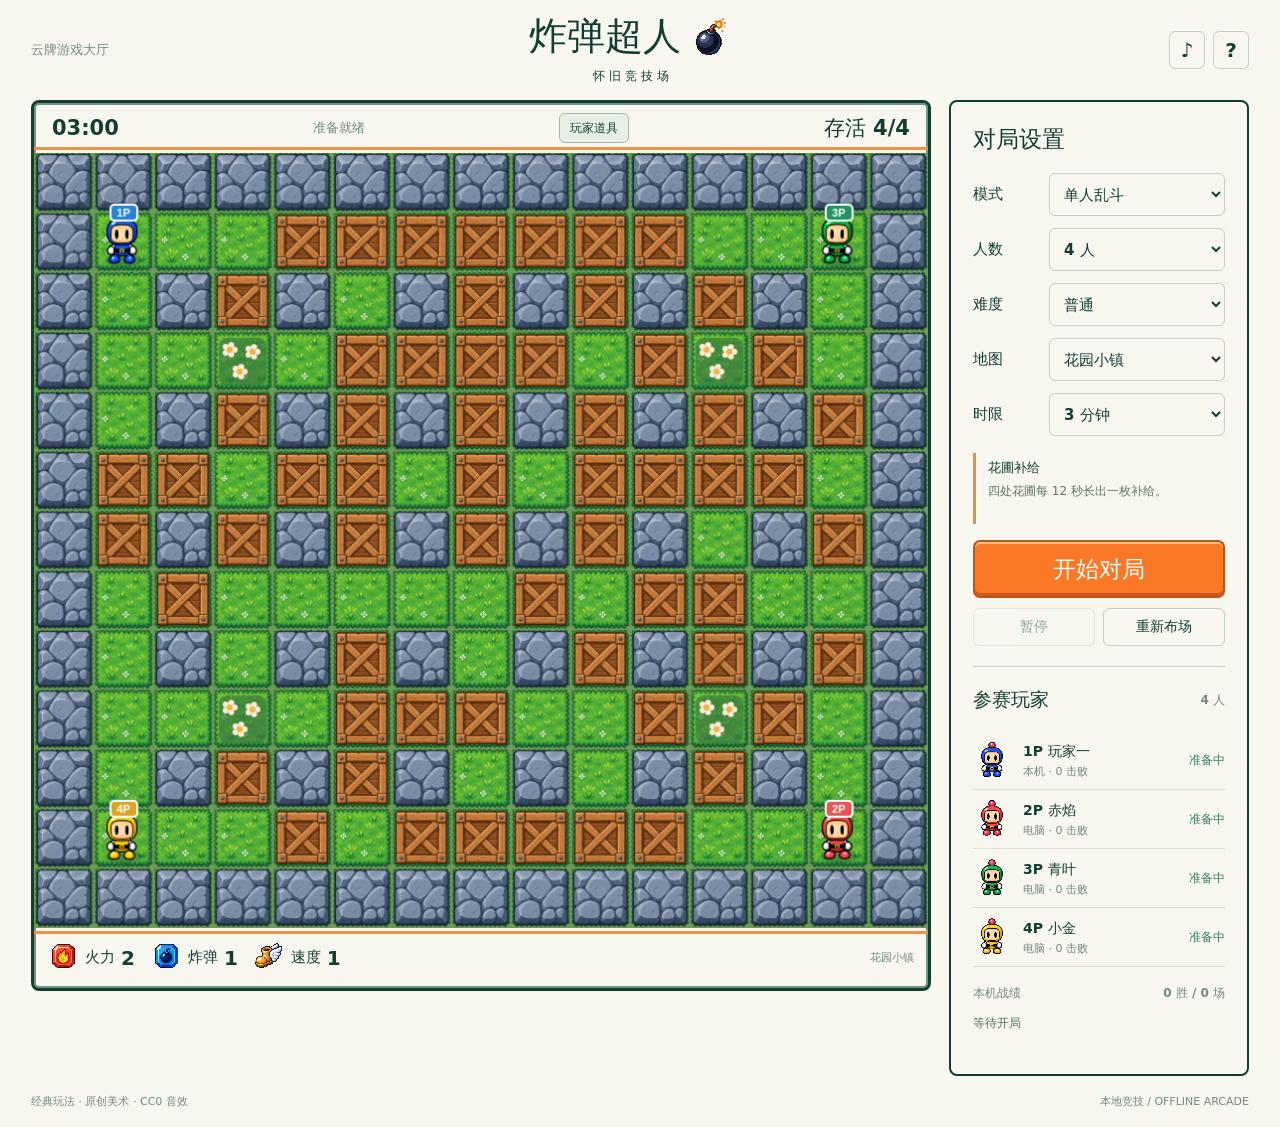
==== commit 61536359: "Add three obstacle-focused Bomberman maps" ====
--- a/bomb-superman/index.html
+++ b/bomb-superman/index.html
@@ -19,5 +19,5 @@
 <footer><span>经典玩法 · 原创美术 · CC0 音效</span><span>本地竞技 / OFFLINE ARCADE</span></footer>
 <dialog id="guide"><button id="closeHelp" class="close" aria-label="关闭">×</button><h2>操作与道具</h2><div class="guide-columns"><section><h3>键盘操作</h3><p>玩家一：方向键移动，Z / 空格放弹，A 使用技能。</p><p>玩家二：WASD 移动，F 放弹，G 使用技能。双人时玩家一用右 Shift 使用技能。</p><p>P / Esc 暂停。手机使用屏幕方向键和放弹键。</p><h3>对局规则</h3><p>炸弹两秒引爆，火焰向四个方向扩散。石墙挡火，木箱可炸开，炸弹会连锁引爆。火焰同样会伤到自己与队友。</p><p>拾取道具增强能力，最后存活的玩家或队伍获胜。倒计时结束后，石墙从外圈开始顺时针逐格向中心推进。淘汰后可观战。</p><p>设置仅在开局前生效。本地双人共用键盘，没有网络联机。</p></section><section><h3>道具图鉴</h3><dl><dt class="glove-guide"><i class="item-sprite fire" aria-hidden="true"></i><i class="item-sprite bomb" aria-hidden="true"></i><i class="item-sprite boot" aria-hidden="true"></i>火焰 / 炸弹 / 加速</dt><dd>增加爆炸半径、同时放弹数量、移动速度。</dd><dt class="glove-guide"><i class="item-sprite kick" aria-hidden="true"></i>脚踢</dt><dd>走向炸弹将其踢开，技能键可停止滚动。</dd><dt class="glove-guide"><img src="assets/super-fire.svg" alt="" width="32" height="32">超级火焰</dt><dd>火力覆盖整条直线，仍被障碍阻挡。</dd><dt class="glove-guide"><img src="assets/remote.svg" alt="" width="32" height="32">遥控</dt><dd>下一枚炸弹等待技能键引爆，可被火焰提前引爆。</dd><dt class="glove-guide"><img src="assets/glove.svg" alt="" width="32" height="32"><img src="assets/punch.svg" alt="" width="32" height="32">手持手套 / 拳击手套</dt><dd>再次按放弹键可抛出脚下自己的炸弹；技能键可击飞前方炸弹。跨越三格，遇障碍继续寻找落点。</dd><dt class="glove-guide"><img src="assets/line.svg" alt="" width="32" height="32">串弹</dt><dd>连续两次按放弹键，向前放出剩余炸弹。</dd><dt class="glove-guide"><img src="assets/skull.svg" alt="" width="32" height="32"><img src="assets/curse.svg" alt="" width="32" height="32">骷髅 / 超级骷髅</dt><dd>15 秒减速、弱火或禁弹；超级骷髅同时施加三种状态。</dd></dl></section></div></dialog>
 <dialog id="playerInventory" aria-labelledby="inventoryTitle"><button id="closeInventory" class="close" aria-label="关闭玩家道具窗口">×</button><h2 id="inventoryTitle">玩家道具</h2><div id="playerInventoryList" role="list"></div></dialog>
-<script src="vendor/rot.js"></script><script src="maps.js"></script><script src="game.js"></script><script src="app.js?v=20261015-player-items"></script>
+<script src="vendor/rot.js"></script><script src="maps.js?v=20261015-obstacle-maps"></script><script src="game.js?v=20261015-obstacle-maps"></script><script src="app.js?v=20261015-obstacle-maps"></script>
 </body></html>
--- a/bomb-superman/style.css
+++ b/bomb-superman/style.css
@@ -22,8 +22,8 @@
 .loadout-stat .item-sprite{flex:0 0 24px;width:24px;height:24px}
 .loadout-stat span{display:flex;gap:3px;align-items:baseline}
 .loadout-stat b{font-size:15px;font-variant-numeric:tabular-nums}
-.loadout-skills{min-height:27px;flex-wrap:wrap}
-.loadout-skill{display:inline-flex;align-items:center;gap:3px;min-height:26px;font-size:11px}
-.loadout-skill img,.loadout-skill .item-sprite{width:26px;height:26px;object-fit:contain}
+.loadout-skills{min-height:23px;flex-wrap:wrap}
+.loadout-skill{display:inline-flex;align-items:center;gap:3px;min-height:22px;font-size:11px}
+.loadout-skill img,.loadout-skill .item-sprite{width:22px;height:22px;object-fit:contain}
 .loadout-empty{font-size:11px;color:var(--muted)}
 @media(max-width:680px){main{grid-template-columns:minmax(0,1fr)}.arena,aside{min-width:0}fieldset{grid-template-columns:repeat(2,minmax(0,1fr))}fieldset label{flex-direction:column;align-items:stretch;gap:4px}fieldset select{width:100%;max-width:100%}.hud-inventory{min-height:27px;padding:0 5px;font-size:11px}.hud #phase{font-size:10px}#playerInventory{width:calc(100% - 22px);padding:20px 16px}.loadout-row{grid-template-columns:minmax(0,1fr);gap:7px}.loadout-player{grid-row:auto}.loadout-stats{gap:4px}.loadout-stat{font-size:10px}.loadout-stat .item-sprite{flex-basis:22px;width:22px;height:22px}.loadout-stat b{font-size:14px}}
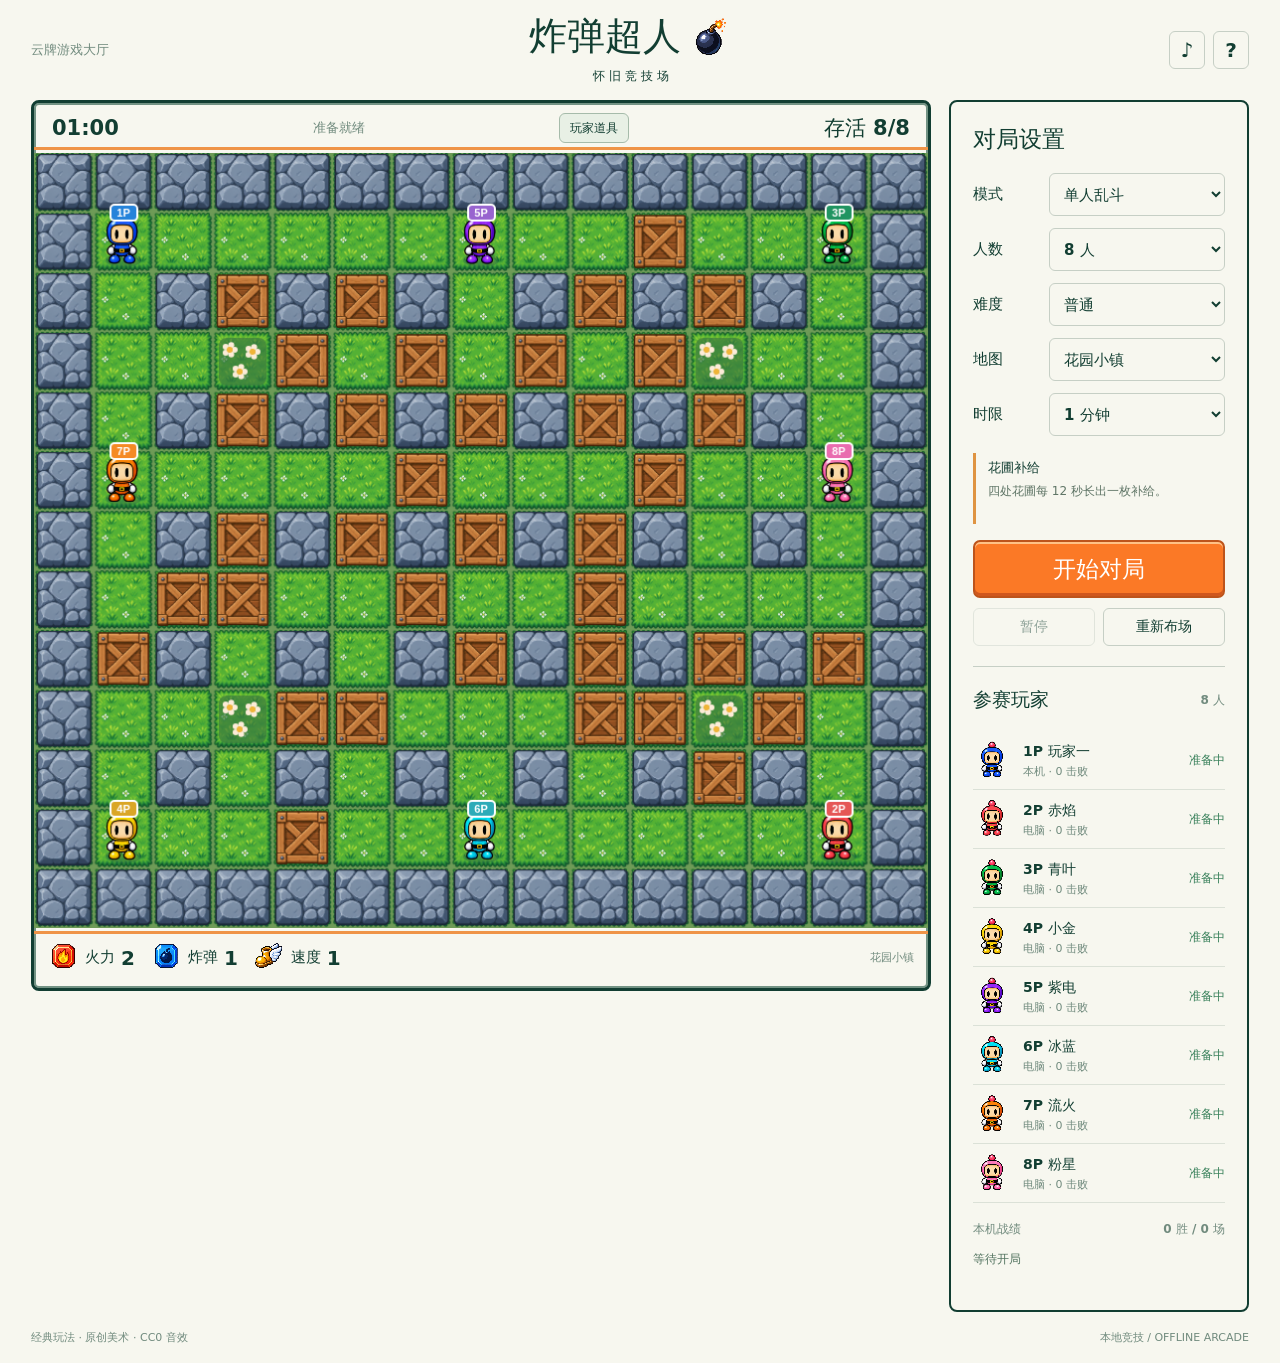
==== commit 0b27c50b: "Improve mobile controls and default match settings" ====
--- a/bomb-superman/index.html
+++ b/bomb-superman/index.html
@@ -1,23 +1,23 @@
 <!doctype html>
 <html lang="zh-CN">
-<head><meta charset="utf-8"><meta name="viewport" content="width=device-width,initial-scale=1,viewport-fit=cover"><meta name="theme-color" content="#164b3c"><title>炸弹超人 · 怀旧竞技场</title><link rel="stylesheet" href="style.css"></head>
+<head><meta charset="utf-8"><meta name="viewport" content="width=device-width,initial-scale=1,viewport-fit=cover"><meta name="theme-color" content="#164b3c"><title>炸弹超人 · 怀旧竞技场</title><link rel="stylesheet" href="style.css?v=20261015-mobile-controls"></head>
 <body>
 <header class="masthead"><a class="back" href="../index.html">云牌游戏大厅</a><div><h1>炸弹超人<span class="bomb-mark" aria-hidden="true"></span></h1><p>怀 旧 竞 技 场</p></div><div class="tools"><button id="sound" class="icon" title="音效" aria-label="开启音效">♪</button><button id="help" class="icon" title="操作与道具" aria-label="操作与道具">?</button></div></header>
 <main>
 <section class="arena" aria-label="游戏竞技场">
-<div class="hud"><strong id="timer">03:00</strong><span id="phase">准备就绪</span><button id="showInventory" class="hud-inventory" type="button">玩家道具</button><strong id="alive">存活 4/4</strong></div>
+<div class="hud"><strong id="timer">01:00</strong><span id="phase">准备就绪</span><button id="showInventory" class="hud-inventory" type="button">玩家道具</button><strong id="alive">存活 8/8</strong></div>
 <div class="field"><canvas id="game" width="900" height="780" tabindex="0" aria-label="炸弹超人游戏棋盘"></canvas><div id="overlay" class="overlay" hidden><div><p id="resultTag">本局结束</p><h2 id="resultTitle"></h2><p id="resultNote"></p><button id="again" class="primary">再来一局</button></div></div></div>
 <div class="inventory"><span><i class="item-sprite fire"></i>火力 <b id="power">2</b></span><span><i class="item-sprite bomb"></i>炸弹 <b id="capacity">1</b></span><span><i class="item-sprite boot"></i>速度 <b id="speed">1</b></span><img id="punchBadge" class="skill-badge" src="assets/punch.svg" alt="拳击手套" title="拳击手套已获得" hidden><img id="gloveBadge" class="skill-badge" src="assets/glove.svg" alt="手持手套" title="手持手套已获得" hidden><small id="abilities">花园小镇</small></div>
 <div id="touch-controls" class="touch-controls" aria-label="触屏控制"><div id="joystick" class="joystick" role="group" aria-label="移动摇杆"><span id="joystickKnob" aria-hidden="true"></span></div><div class="touch-actions"><button id="touchAction" aria-label="使用技能">技能</button><button id="touchBomb" aria-label="放置炸弹">放弹</button></div></div>
 </section>
-<aside><h2>对局设置</h2><fieldset id="settings"><label>模式<select id="mode"><option value="solo">单人乱斗</option><option value="duo">本地双人</option><option value="team">双人组队</option></select></label><label>人数<select id="count"><option value="4">4 人</option><option value="6">6 人</option><option value="8">8 人</option><option value="2">2 人</option></select></label><label>难度<select id="difficulty"><option value="easy">休闲</option><option value="normal" selected>普通</option><option value="hard">高手</option></select></label><label>地图<select id="map"><option value="garden">花园小镇</option><option value="ice">冰晶广场</option><option value="cross">十字街区</option></select></label><label>时限<select id="duration"><option value="60">1 分钟</option><option value="120">2 分钟</option><option value="180" selected>3 分钟</option><option value="300">5 分钟</option></select></label></fieldset>
+<aside><h2>对局设置</h2><fieldset id="settings"><label>模式<select id="mode"><option value="solo">单人乱斗</option><option value="duo">本地双人</option><option value="team">双人组队</option></select></label><label>人数<select id="count"><option value="4">4 人</option><option value="6">6 人</option><option value="8" selected>8 人</option><option value="2">2 人</option></select></label><label>难度<select id="difficulty"><option value="easy">休闲</option><option value="normal" selected>普通</option><option value="hard">高手</option></select></label><label>地图<select id="map"><option value="garden">花园小镇</option><option value="ice">冰晶广场</option><option value="cross">十字街区</option></select></label><label>时限<select id="duration"><option value="60" selected>1 分钟</option><option value="120">2 分钟</option><option value="180">3 分钟</option><option value="300">5 分钟</option></select></label></fieldset>
 <div class="map-info"><strong id="mapTag">花圃补给</strong><p id="mapDescription">四处花圃每 12 秒长出一枚补给。</p></div>
 <button id="start" class="primary">开始对局</button><div class="round-tools"><button id="pause" disabled>暂停</button><button id="reset">重新布场</button></div>
-<h2 class="roster-heading">参赛玩家 <span id="rosterCount">4 人</span></h2><div id="roster"></div><div class="record"><span>本机战绩</span><strong id="record">0 胜 / 0 场</strong></div><p id="notice" role="status" aria-live="polite">等待开局</p>
+<h2 class="roster-heading">参赛玩家 <span id="rosterCount">8 人</span></h2><div id="roster"></div><div class="record"><span>本机战绩</span><strong id="record">0 胜 / 0 场</strong></div><p id="notice" role="status" aria-live="polite">等待开局</p>
 </aside>
 </main>
 <footer><span>经典玩法 · 原创美术 · CC0 音效</span><span>本地竞技 / OFFLINE ARCADE</span></footer>
 <dialog id="guide"><button id="closeHelp" class="close" aria-label="关闭">×</button><h2>操作与道具</h2><div class="guide-columns"><section><h3>键盘操作</h3><p>玩家一：方向键移动，Z / 空格放弹，A 使用技能。</p><p>玩家二：WASD 移动，F 放弹，G 使用技能。双人时玩家一用右 Shift 使用技能。</p><p>P / Esc 暂停。手机使用屏幕方向键和放弹键。</p><h3>对局规则</h3><p>炸弹两秒引爆，火焰向四个方向扩散。石墙挡火，木箱可炸开，炸弹会连锁引爆。火焰同样会伤到自己与队友。</p><p>拾取道具增强能力，最后存活的玩家或队伍获胜。倒计时结束后，石墙从外圈开始顺时针逐格向中心推进。淘汰后可观战。</p><p>设置仅在开局前生效。本地双人共用键盘，没有网络联机。</p></section><section><h3>道具图鉴</h3><dl><dt class="glove-guide"><i class="item-sprite fire" aria-hidden="true"></i><i class="item-sprite bomb" aria-hidden="true"></i><i class="item-sprite boot" aria-hidden="true"></i>火焰 / 炸弹 / 加速</dt><dd>增加爆炸半径、同时放弹数量、移动速度。</dd><dt class="glove-guide"><i class="item-sprite kick" aria-hidden="true"></i>脚踢</dt><dd>走向炸弹将其踢开，技能键可停止滚动。</dd><dt class="glove-guide"><img src="assets/super-fire.svg" alt="" width="32" height="32">超级火焰</dt><dd>火力覆盖整条直线，仍被障碍阻挡。</dd><dt class="glove-guide"><img src="assets/remote.svg" alt="" width="32" height="32">遥控</dt><dd>下一枚炸弹等待技能键引爆，可被火焰提前引爆。</dd><dt class="glove-guide"><img src="assets/glove.svg" alt="" width="32" height="32"><img src="assets/punch.svg" alt="" width="32" height="32">手持手套 / 拳击手套</dt><dd>再次按放弹键可抛出脚下自己的炸弹；技能键可击飞前方炸弹。跨越三格，遇障碍继续寻找落点。</dd><dt class="glove-guide"><img src="assets/line.svg" alt="" width="32" height="32">串弹</dt><dd>连续两次按放弹键，向前放出剩余炸弹。</dd><dt class="glove-guide"><img src="assets/skull.svg" alt="" width="32" height="32"><img src="assets/curse.svg" alt="" width="32" height="32">骷髅 / 超级骷髅</dt><dd>15 秒减速、弱火或禁弹；超级骷髅同时施加三种状态。</dd></dl></section></div></dialog>
 <dialog id="playerInventory" aria-labelledby="inventoryTitle"><button id="closeInventory" class="close" aria-label="关闭玩家道具窗口">×</button><h2 id="inventoryTitle">玩家道具</h2><div id="playerInventoryList" role="list"></div></dialog>
-<script src="vendor/rot.js"></script><script src="maps.js?v=20261015-obstacle-maps"></script><script src="game.js?v=20261015-obstacle-maps"></script><script src="app.js?v=20261015-obstacle-maps"></script>
+<script src="vendor/rot.js"></script><script src="maps.js?v=20261015-obstacle-maps"></script><script src="game.js?v=20261015-obstacle-maps"></script><script src="app.js?v=20261015-mobile-controls"></script>
 </body></html>
--- a/bomb-superman/style.css
+++ b/bomb-superman/style.css
@@ -6,6 +6,12 @@
 
 /* Mobile joystick and larger in-guide item art. */
 .touch-controls{user-select:none;-webkit-user-select:none;-webkit-touch-callout:none}.joystick{position:relative;width:112px;height:112px;flex:0 0 112px;border:2px solid #54776b;border-radius:50%;background:radial-gradient(circle,#dce7dd 0 23%,#edf1e8 24% 47%,#c8d5cc 48% 50%,#edf1e8 51%);box-shadow:inset 0 2px 8px #4e6e6255;touch-action:none}.joystick:before,.joystick:after{content:"";position:absolute;background:#78928755;pointer-events:none}.joystick:before{width:2px;height:72%;left:calc(50% - 1px);top:14%}.joystick:after{height:2px;width:72%;top:calc(50% - 1px);left:14%}.joystick span{position:absolute;z-index:1;width:50px;height:50px;left:29px;top:29px;border-radius:50%;background:#194d3e;border:3px solid #f7f7ef;box-shadow:0 3px 7px #17382d66;transform:translate(0,0);pointer-events:none}.touch-actions{gap:12px}.touch-actions button{width:62px;height:62px;-webkit-touch-callout:none}.glove-guide .item-sprite,.glove-guide img{width:42px!important;height:42px!important;object-fit:contain}@media(max-width:680px){.touch-controls{align-items:center}.glove-guide .item-sprite,.glove-guide img{width:38px!important;height:38px!important}}@media(pointer:coarse) and (min-width:681px){.touch-controls{align-items:center}}
+
+html,body{touch-action:manipulation}
+.touch-controls{touch-action:none}
+.joystick{width:clamp(112px,38vw,156px);height:clamp(112px,38vw,156px);flex-basis:clamp(112px,38vw,156px)}
+.joystick span{left:calc(50% - 25px);top:calc(50% - 25px)}
+@media(max-width:680px){.touch-controls{padding-inline:10px;gap:10px}}
 
 /* Compact player item window. */
 .hud-inventory{min-height:30px;padding:0 10px;font-size:12px;white-space:nowrap;border-color:#a6bbaa;background:#e8f0e5}
